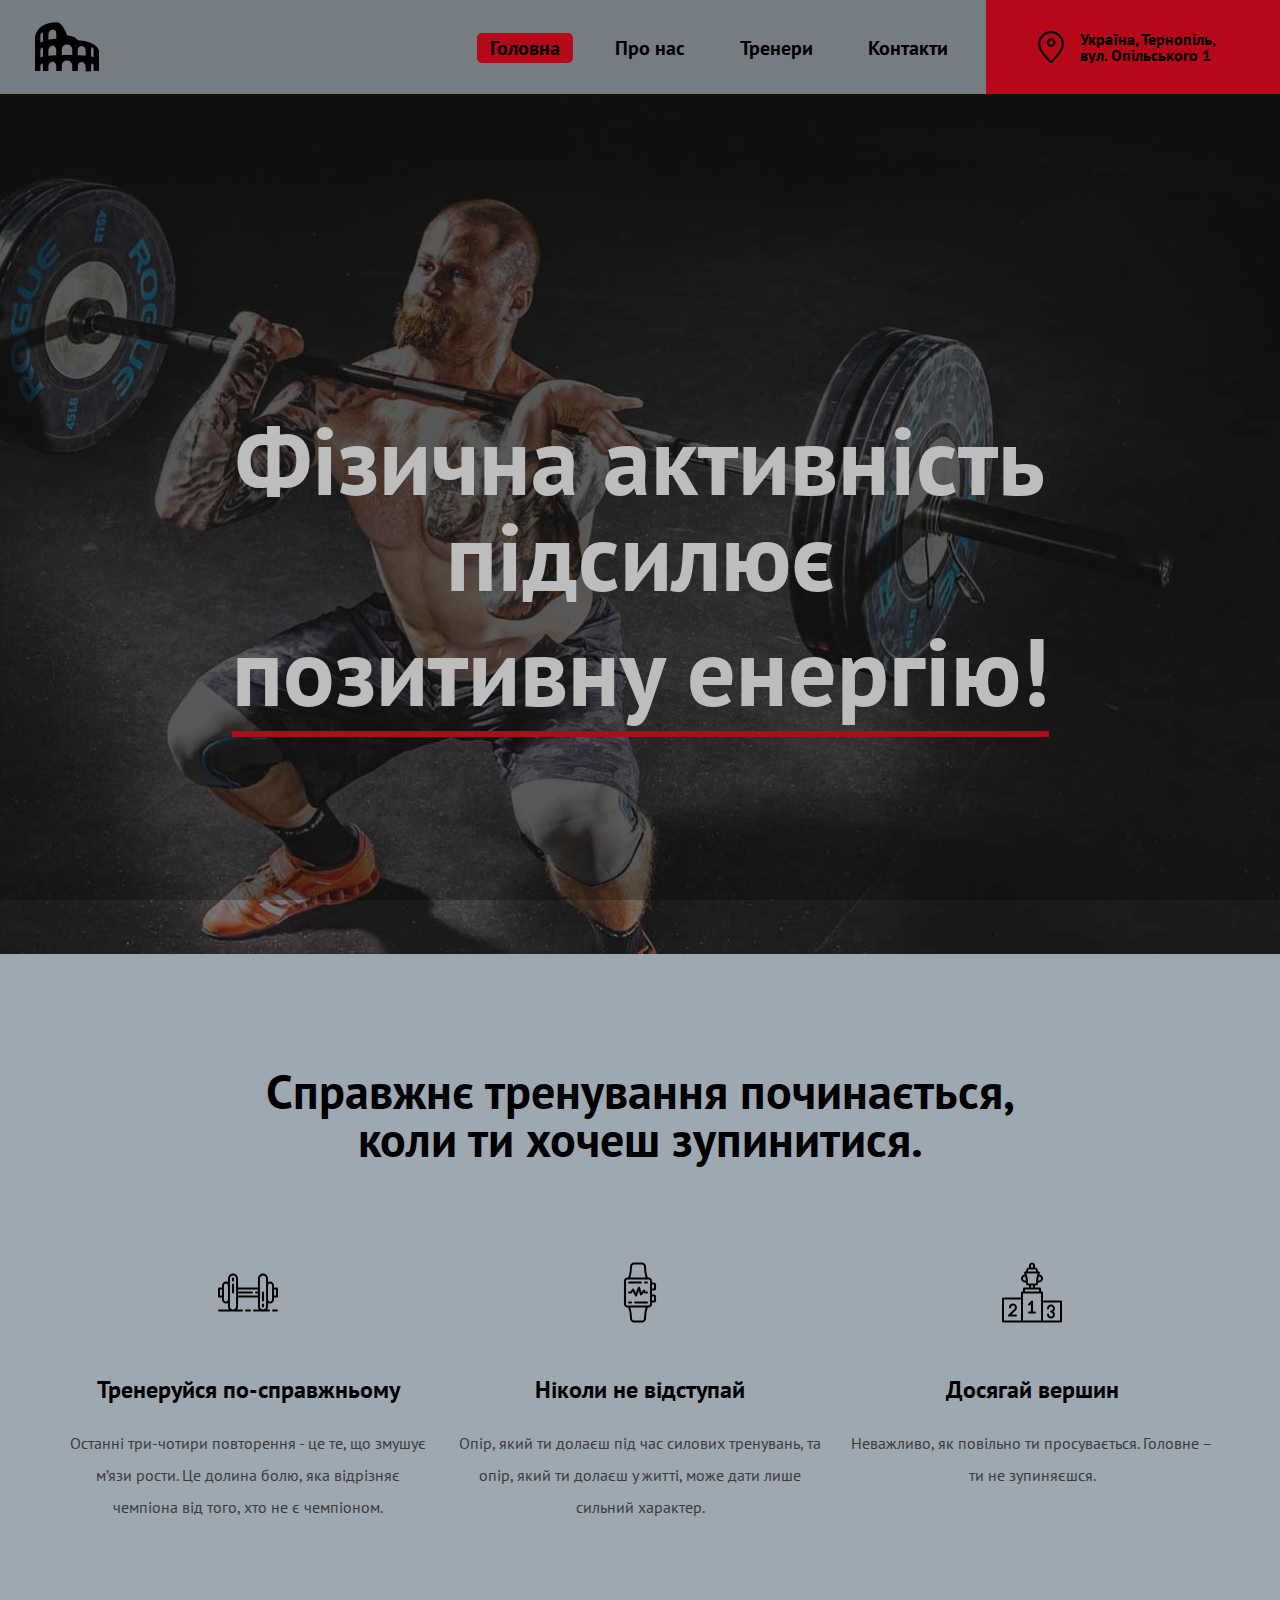
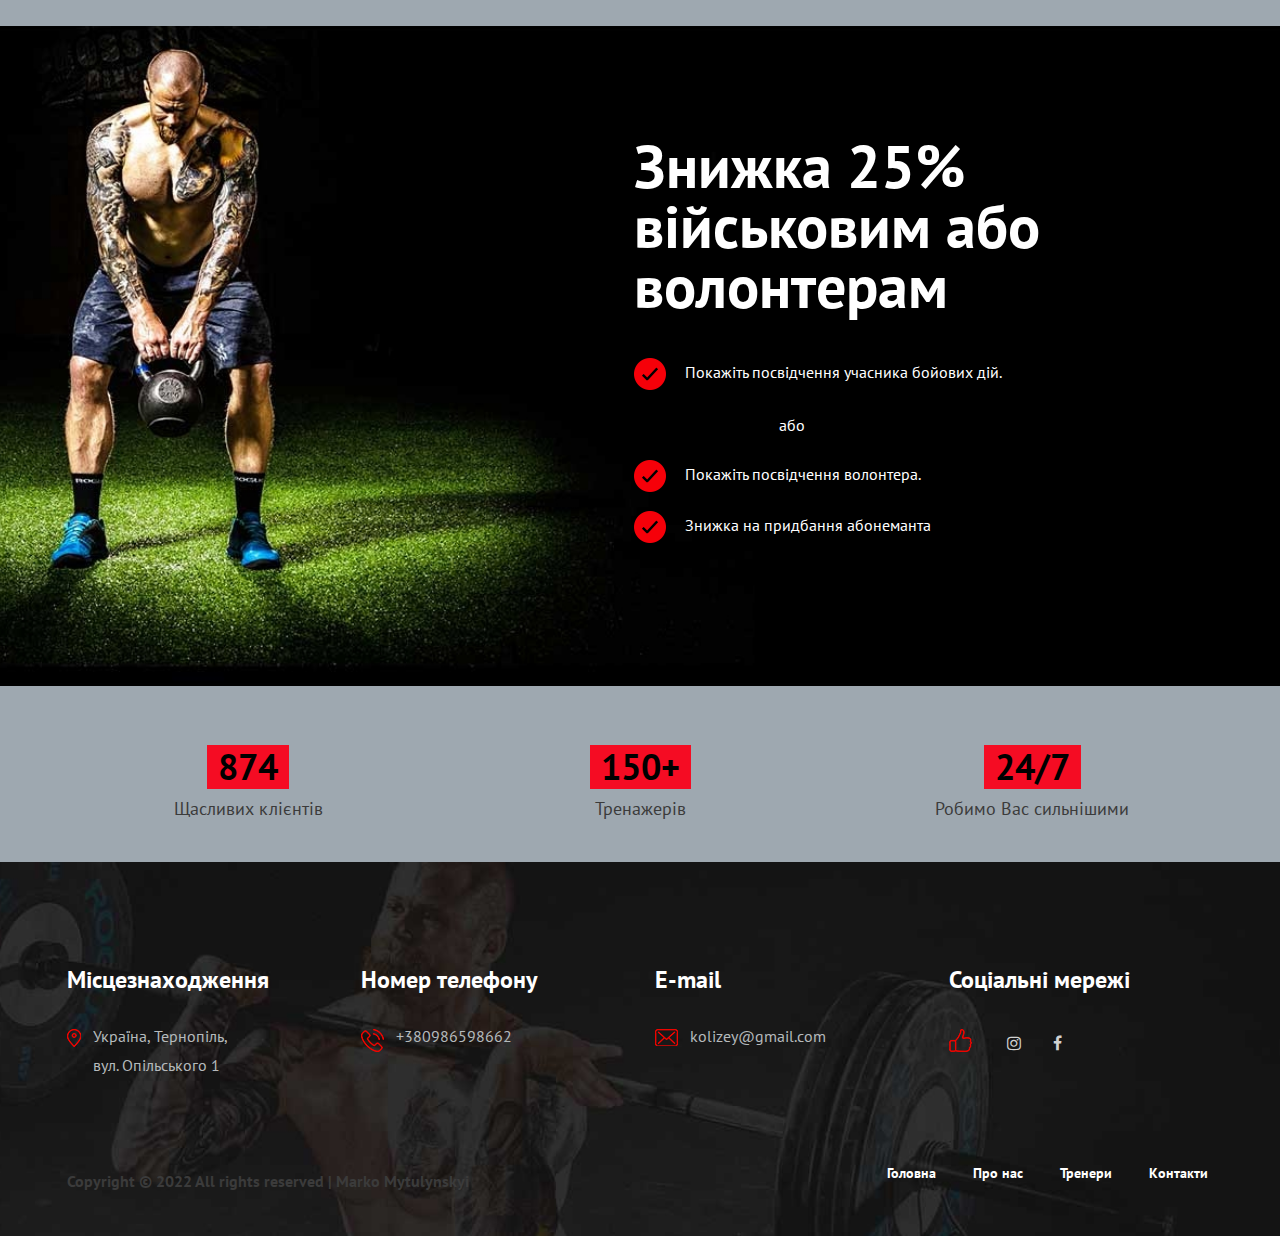
==== index.html @ 48184d16 "first commit" ====
<!DOCTYPE html>
<html lang="en">
<head>
	<title>Спортивно-оздоровчий клуб "Колізей"</title>
	<meta charset="UTF-8">
	<meta name="keywords" content="fitness, gym">
	<meta name="viewport" content="width=device-width, initial-scale=1.0">
	
	<!-- Favicon -->
	<link href="img/icons/fav.ico" rel="shortcut icon"/>

	<!-- Google font -->
	<link href="https://fonts.googleapis.com/css?family=PT+Sans:400,400i,700,700i&display=swap" rel="stylesheet">

	<!-- Stylesheets -->
	<link rel="stylesheet" href="css/bootstrap.min.css"/>
	<link rel="stylesheet" href="css/font-awesome.min.css"/>
	<link rel="stylesheet" href="css/owl.carousel.min.css"/>
	<link rel="stylesheet" href="css/flaticon.css"/>
	<link rel="stylesheet" href="css/slicknav.min.css"/>

	<!-- Main Stylesheets -->
	<link rel="stylesheet" href="css/style.css"/>

</head>
<body>
	<!-- Page Preloder -->
	<div id="preloder">
		<div class="loader"></div>
	</div>

	<!-- Header section -->
	<header class="header-section">
		<a href="home.html" class="site-logo">
			<img src="img/icons/logo.png" alt="" height="64" width="64">
		</a>
		<ul class="main-menu">
			<li><a class="active" href="index.html">Головна</a></li>
			<li><a href="about.html">Про нас</a></li>
			<li><a href="trainers.html">Тренери</a></li>
			<li><a href="contact.html">Контакти</a></li>
			<li class="header-right">
				<div class="hr-box">
					<img src="img/icons/location-icon.png" alt="">
					<h6>Україна, Тернопіль, вул. Опільського 1</h6>
				</div>
			</li>
		</ul>
	</header>
	<div class="clearfix"></div>
	<!-- Header section end -->

	<!-- Hero section -->
	<section class="hero-section set-bg" data-setbg="img/hero-bg.jpg">
		<div class="container">
			<div class="hero-text">
				<h2>Фізична активність підсилює</h2>
				<h2><span>позитивну енергію!</span></h2>
			</div>
		</div>
	</section>
	<!-- Hero section end -->

	<!-- Feature section -->
	<section class="feature-section">
		<div class="container">
			<div class="row justify-content-md-center">
				<div class="col-lg-8">
					<div class="section-title text-center">
						<h2>Справжнє тренування починається, коли ти хочеш зупинитися. </h2>
					</div>
				</div>
			</div>
			<div class="row">
				<div class="col-md-4">
					<div class="icon-box-item">
						<div class="ib-icon">
							<i class="flaticon-004-dumbbell i-scale"></i>
						</div>
						<h4>Тренеруйся по-справжньому</h4>
						<p>Останні три-чотири повторення - це те, що змушує м’язи рости. Це долина болю, яка відрізняє чемпіона від того, хто не є чемпіоном. </p>
					</div>
				</div>
				<div class="col-md-4">
					<div class="icon-box-item">
						<div class="ib-icon">
							<i class="flaticon-031-app-1 i-scale"></i>
						</div>
						<h4>Ніколи не відступай</h4>
						<p>Опір, який ти долаєш під час силових тренувань, та опір, який ти долаєш у житті, може дати лише сильний характер. </p>
					</div>
				</div>
				<div class="col-md-4">
					<div class="icon-box-item">
						<div class="ib-icon">
							<i class="flaticon-010-podium i-scale"></i>
						</div>
						<h4>Досягай вершин</h4>
						<p>Неважливо, як повільно ти просувається. Головне – ти не зупиняєшся. </p>
					</div>
				</div>
			</div>
		</div>
	</section>
	<!-- Feature section end -->

	<!-- Add section -->
	<section class="add-section set-bg" data-setbg="img/add-bg.jpg">
		<div class="container">
			<div class="row">
				<div class="col-lg-7 ml-auto">
					<div class="add-text">
						<h2>Знижка 25% військовим або волонтерам</h2>
						<ul>
							<li><img src="img/icons/check-icon.png" alt="">Покажіть посвідчення учасника бойових дій.</li>
							<li><p class="lim">або</p></li>
							<li><img src="img/icons/check-icon.png" alt="">Покажіть посвідчення волонтера.</li>
							<li><img src="img/icons/check-icon.png" alt="">Знижка на придбання абонеманта</li>
						</ul>
					</div>
				</div>
			</div>
		</div>
	</section>
	<!-- Add section end -->

	<!-- Milestones section -->
	<section class="milestones-section">
		<div class="container">
			<div class="row">
				<div class="col-lg-4 col-sm-6">
					<div class="milestone">
						<h2>874</h2>
						<p>Щасливих клієнтів</p>
					</div>
				</div>
				<div class="col-lg-4 col-sm-6">
					<div class="milestone">
						<h2>150+</h2>
						<p>Тренажерів</p>
					</div>
				</div>
				<div class="col-lg-4 col-sm-6">
					<div class="milestone">
						<h2>24/7</h2>
						<p>Робимо Вас сильнішими</p>
					</div>
				</div>
			</div>
		</div>
	</section>
	<!-- Milestones section end -->

	<!-- Footer section -->
	<footer class="footer-section set-bg" data-setbg="img/footer-bg.jpg">
		<div class="container">
			<div class="row">
				<div class="col-lg-3 col-sm-6">
					<div class="footer-widget">
						<h4>Місцезнаходження</h4>
						<div class="fw-info-box">
							<img src="img/icons/1.png" alt="">
							<div class="fw-info-text">
								<p>Україна, Тернопіль, вул. Опільського 1</p>
							</div>
						</div>
					</div>
				</div>
				<div class="col-lg-3 col-sm-6">
					<div class="footer-widget">
						<h4>Номер телефону</h4>
						<div class="fw-info-box">
							<img src="img/icons/2.png" alt="">
							<div class="fw-info-text">
								<p>+380986598662</p>
							</div>
						</div>
					</div>
				</div>
				<div class="col-lg-3 col-sm-6">
					<div class="footer-widget">
						<h4>E-mail</h4>
						<div class="fw-info-box">
							<img src="img/icons/3.png" alt="">
							<div class="fw-info-text">
								<p>kolizey@gmail.com</p>
							</div>
						</div>
					</div>
				</div>
				<div class="col-lg-3 col-sm-6">
					<div class="footer-widget">
						<h4>Соціальні мережі</h4>
						<div class="fw-info-box">
							<img src="img/icons/4.png" alt="">
							<div class="social-links">
								<a href="https://www.instagram.com/kolizey_ternopil/"><i class="fa fa-instagram"></i></a>
								<a href="https://www.facebook.com/Спортивно-оздоровчий-клуб-Колізей-106981104145770/"><i class="fa fa-facebook"></i></a>
							</div>
						</div>
					</div>
				</div>
			</div>
			<div class="row">
				<div class="col-md-6 order-2 order-md-1">
					<div class="copyright"><p>Copyright &copy; 2022 All rights reserved | Marko Mytulynskyi</p></div>
				</div>
				<div class="col-md-6 order-1 order-md-2">
					<ul class="footer-menu">
						<li><a href="index.html">Головна</a></li>
						<li><a href="about.html">Про нас</a></li>
						<li><a href="trainers.html">Тренери</a></li>
						<li><a href="contact.html">Контакти</a></li>
					</ul>
				</div>
			</div>
		</div>
	</footer>
	<!-- Footer section end -->
									
	<!--====== Javascripts & Jquery ======-->
	<script src="js/jquery-3.2.1.min.js"></script>
	<script src="js/bootstrap.min.js"></script>
	<script src="js/jquery.slicknav.js"></script>
	<script src="js/owl.carousel.min.js"></script>
	<script src="js/circle-progress.min.js"></script>
	<script src="js/main.js"></script>

	</body>
</html>
---- css/flaticon.css ----
/*
  	Flaticon icon font: Flaticon
  	Creation date: 15/05/2018 08:27
  	*/

@font-face {
  font-family: "Flaticon";
  src: url("../icon-fonts/Flaticon.eot");
  src: url("../icon-fonts/Flaticon.eot?#iefix") format("embedded-opentype"),
       url("../icon-fonts/Flaticon.woff") format("woff"),
       url("../icon-fonts/Flaticon.ttf") format("truetype"),
       url("../icon-fonts/Flaticon.svg#Flaticon") format("svg");
  font-weight: normal;
  font-style: normal;
}

@media screen and (-webkit-min-device-pixel-ratio:0) {
  @font-face {
    font-family: "Flaticon";
    src: url("../icon-fonts/Flaticon.svg#Flaticon") format("svg");
  }
}

[class^="flaticon-"]:before, [class*=" flaticon-"]:before,
[class^="flaticon-"]:after, [class*=" flaticon-"]:after {   
  font-family: Flaticon;
  font-style: normal;
}

.flaticon-001-trophy-1:before { content: "\f100"; }
.flaticon-002-bowling:before { content: "\f101"; }
.flaticon-003-tshirt:before { content: "\f102"; }
.flaticon-004-dumbbell:before { content: "\f103"; }
.flaticon-005-pedal:before { content: "\f104"; }
.flaticon-006-basketball-ball:before { content: "\f105"; }
.flaticon-007-badminton:before { content: "\f106"; }
.flaticon-008-tactics-2:before { content: "\f107"; }
.flaticon-009-medal:before { content: "\f108"; }
.flaticon-010-podium:before { content: "\f109"; }
.flaticon-011-trophy:before { content: "\f10a"; }
.flaticon-012-soccer-1:before { content: "\f10b"; }
.flaticon-013-tactics-1:before { content: "\f10c"; }
.flaticon-014-tactics:before { content: "\f10d"; }
.flaticon-015-gym-bag:before { content: "\f10e"; }
.flaticon-016-diploma:before { content: "\f10f"; }
.flaticon-017-weightlifting-1:before { content: "\f110"; }
.flaticon-018-weight-1:before { content: "\f111"; }
.flaticon-019-heart:before { content: "\f112"; }
.flaticon-020-rugby-pitch:before { content: "\f113"; }
.flaticon-021-soccer-field:before { content: "\f114"; }
.flaticon-022-basketball-1:before { content: "\f115"; }
.flaticon-023-ice-hockey:before { content: "\f116"; }
.flaticon-024-water:before { content: "\f117"; }
.flaticon-025-american-football:before { content: "\f118"; }
.flaticon-026-curling:before { content: "\f119"; }
.flaticon-027-puck:before { content: "\f11a"; }
.flaticon-028-saddle:before { content: "\f11b"; }
.flaticon-029-golf:before { content: "\f11c"; }
.flaticon-030-pool-1:before { content: "\f11d"; }
.flaticon-031-app-1:before { content: "\f11e"; }
.flaticon-032-app:before { content: "\f11f"; }
.flaticon-033-pump:before { content: "\f120"; }
.flaticon-034-ipod:before { content: "\f121"; }
.flaticon-035-backpack-2:before { content: "\f122"; }
.flaticon-036-backpack-1:before { content: "\f123"; }
.flaticon-037-backpack:before { content: "\f124"; }
.flaticon-038-vitamins:before { content: "\f125"; }
.flaticon-039-punching-ball:before { content: "\f126"; }
.flaticon-040-weight:before { content: "\f127"; }
.flaticon-041-tennis-ball:before { content: "\f128"; }
.flaticon-042-soccer:before { content: "\f129"; }
.flaticon-043-muscles:before { content: "\f12a"; }
.flaticon-044-fitness-1:before { content: "\f12b"; }
.flaticon-045-fitness:before { content: "\f12c"; }
.flaticon-046-stopwatch-1:before { content: "\f12d"; }
.flaticon-047-stopwatch:before { content: "\f12e"; }
.flaticon-048-pool:before { content: "\f12f"; }
.flaticon-049-basketball:before { content: "\f130"; }
.flaticon-050-weightlifting:before { content: "\f131"; }
---- css/style.css ----
html,
body {
	height: 100%;
	font-family: "PT Sans", sans-serif;
	-webkit-font-smoothing: antialiased;
	font-smoothing: antialiased;
	background-color: #9EA8B0;
}

h1,
h2,
h3,
h4,
h5,
h6 {
	margin: 0;
	color: #000000;
	font-weight: 700;
	line-height: 1;
}

h1 {
	font-size: 70px;
}

h2 {
	font-size: 36px;
}

h3 {
	font-size: 30px;
}

h4 {
	font-size: 24px;
}

h5 {
	font-size: 18px;
}

h6 {
	font-size: 16px;
}

p {
	font-size: 16px;
	color: #3B3B3B;
	line-height: 2;
}

img {
	max-width: 100%;
}

input:focus,
select:focus,
button:focus,
textarea:focus {
	outline: none;
}

a:hover,
a:focus {
	text-decoration: none;
	outline: none;
}

ul,
ol {
	padding: 0;
	margin: 0;
}

/*---------------------
Helper CSS
 -----------------------*/

.section-title {
	margin-bottom: 60px;
}

.section-title h2 {
	font-size: 48px;
	line-height: 1;
	margin-bottom: 30px;
}

.section-title h4 {
	font-size: 20px;
	line-height: 1;
	color: #3B3B3B;
}

.section-title h2 span {
	background: #fcff18;
	display: inline-block;
	padding: 0 4px;
}

.section-title p {
	padding-top: 25px;
}

.section-title.text-white span {
	color: #353535;
}

.set-bg {
	background-repeat: no-repeat;
	background-size: cover;
	background-position: top center;
}

.text-white h1,
.text-white h2,
.text-white h3,
.text-white h4,
.text-white h5,
.text-white h6,
.text-white p,
.text-white span,
.text-white li,
.text-white a {
	color: #fff;
}

/*---------------------
Commom elements
 -----------------------*/

/* buttons */

.site-btn {
	display: inline-block;
	border: none;
	font-size: 18px;
	font-weight: 700;
	min-width: 228px;
	padding: 20px 40px;
	background: #F50C23;
	color: #000;
	line-height: normal;
	cursor: pointer;
	text-align: center;
}

.site-btn:hover {
	color: #F50C23;
	background: #000;
}

.site-btn.sb-dark {
	background: #242424;
	color: #fcff18;
}

.site-btn.sb-dark:hover {
	color: #fcff18;
}

.site-btn.sb-line {
	background: transparent;
	border: 2px solid #242424;
	padding: 18px 40px;
	color: #242424;
}

.site-btn.sb-line:hover {
	color: #242424;
}

.img-scale:hover {
	transform: scale(1.2);
	transition: 1s all;
}

/* Preloder */

#preloder {
	position: fixed;
	width: 100%;
	height: 100%;
	top: 0;
	left: 0;
	z-index: 999999;
	background: #000;
}

.loader {
	width: 40px;
	height: 40px;
	position: absolute;
	top: 50%;
	left: 50%;
	margin-top: -13px;
	margin-left: -13px;
	border-radius: 60px;
	animation: loader 0.8s linear infinite;
	-webkit-animation: loader 0.8s linear infinite;
}

@keyframes loader {
	0% {
		-webkit-transform: rotate(0deg);
		transform: rotate(0deg);
		border: 4px solid #f44336;
		border-left-color: transparent;
	}
	50% {
		-webkit-transform: rotate(180deg);
		transform: rotate(180deg);
		border: 4px solid #673ab7;
		border-left-color: transparent;
	}
	100% {
		-webkit-transform: rotate(360deg);
		transform: rotate(360deg);
		border: 4px solid #f44336;
		border-left-color: transparent;
	}
}

@-webkit-keyframes loader {
	0% {
		-webkit-transform: rotate(0deg);
		border: 4px solid #f44336;
		border-left-color: transparent;
	}
	50% {
		-webkit-transform: rotate(180deg);
		border: 4px solid #673ab7;
		border-left-color: transparent;
	}
	100% {
		-webkit-transform: rotate(360deg);
		border: 4px solid #f44336;
		border-left-color: transparent;
	}
}

/* Circle progress */

.circle-progress {
	text-align: center;
	display: block;
	position: relative;
	margin-bottom: 30px;
}

.circle-progress canvas {
	-webkit-transform: rotate(90deg);
	transform: rotate(90deg);
}

.circle-progress .progress-info {
	position: absolute;
	width: 100%;
	top: 50%;
	margin-top: -32px;
}

.circle-progress .progress-info h2 {
	font-size: 36px;
	margin-bottom: 9px;
}

.circle-progress .progress-info p {
	font-size: 18px;
	margin-bottom: 0;
	line-height: normal;
}

/* Icon Box*/

.icon-box-item {
	text-align: center;
	margin-bottom: 40px;
}

.icon-box-item .ib-icon {
	width: 288px;
	height: 140px;
	border-radius: 50%;
	color: #000000;
	font-size: 60px;
	display: -webkit-box;
	display: -ms-flexbox;
	display: flex;
	-webkit-box-align: center;
	-ms-flex-align: center;
	align-items: center;
	-webkit-box-pack: center;
	-ms-flex-pack: center;
	justify-content: center;
	margin: 0 auto 15px;
	-webkit-transition: 0.4s;
	transition: 0.4s;
}

.i-scale:hover {
	transform: scale(1.5);
	transition: 1s all;
}

.icon-box-item h4 {
	margin-bottom: 25px;
}

.icon-box-item p {
	margin-bottom: 0;
}

/*------------------
Header section
 ---------------------*/

.site-logo {
	display: inline-block;
	padding: 15px 35px;
}

.main-menu {
	list-style: none;
	float: right;
}

.main-menu li {
	display: inline-block;
	padding-top: 33px;
}

.main-menu li a {
	font-size: 20px;
	font-weight: 700;
	color: #000000;
	margin-right: 25px;
	padding: 2px 13px;
	-webkit-transition: all 0.3s;
	transition: all 0.3s;
}

.main-menu li a.active,
.main-menu li a:hover {
	background: #F50C23;
	border-radius: 5px;
}

.header-right {
	float: right;
	padding-top: 0 !important;
}

.header-right .hr-box {
	width: 294px;
	padding: 31px 52px;
	background: #F50C23;
}

.header-right .hr-box img {
	float: left;
	margin-right: 16px;
}

.header-right .hr-box h6 {
	overflow: hidden;
}

.slicknav_menu {
	display: none;
}

/* ----------------
Hero section
 ---------------------*/

.hero-section {
	height: 860px;
	display: -webkit-box;
	display: -ms-flexbox;
	display: flex;
	-webkit-box-align: center;
	-ms-flex-align: center;
	align-items: center;
	-webkit-box-pack: center;
	-ms-flex-pack: center;
	justify-content: center;
	text-align: center;
}

.hero-text {
	padding-top: 100px;
}

.hero-text p {
	font-size: 96px;
	color: #fff;
	line-height: 1;
	display: inline-block;
	position: relative;
	font-weight: bold;
}


.hero-text h2 {
	font-size: 96px;
	color: #fff;
	line-height: 1;
	display: inline-block;
	position: relative;
	padding-bottom: 19px;
}

.hero-text h2 span:after {
	position: absolute;
	content: "";
	width: 100%;
	height: 6px;
	bottom: 0;
	left: 0;
	background: #F50C23;
}

/* ----------------
Feature section
 ---------------------*/

.feature-section {
	padding-top: 113px;
	padding-bottom: 63px;
}

/* ----------------
Add section
 ---------------------*/

.add-section {
	padding: 110px 0 103px;
}

.add-text {
	padding-left: 77px;
}

.add-text h2 {
	font-size: 60px;
	margin-bottom: 42px;
	color: #fff;
	margin-right: 116px;
}

.add-text h2 span {
	color: #fcff18;
}

.add-text ul {
	list-style: none;
	margin-bottom: 40px;
}

.add-text ul li {
	margin-bottom: 19px;
	color: #fff;
}

.add-text ul li img {
	margin-right: 19px;
}

/* ----------------
Milestones section
 ---------------------*/

.milestones-section {
	background: #9EA8B0;
	padding: 59px 0 5px;
}

.milestone {
	text-align: center;
	margin-bottom: 30px;
}

.milestone h2 {
	display: inline-block;
	background: #F50C23;
	padding: 4px 11px;
	margin-bottom: 2px;
}

.milestone p {
	margin-bottom: 0;
	font-size: 18px;
}

/* ----------------
Footer section
 ---------------------*/

.footer-section {
	padding-top: 106px;
	padding-bottom: 23px;
}

.footer-widget {
	margin-bottom: 50px;
}

.footer-widget h4 {
	color: #fff;
	margin-bottom: 30px;
}

.footer-widget .fw-info-box img {
	float: left;
	margin-right: 12px;
	padding-top: 7px;
}

.footer-widget .fw-info-box p {
	color: #b5babc;
	line-height: 1.8;
	margin-bottom: 0;
}

.footer-widget .fw-info-box .fw-info-text {
	max-width: 145px;
	overflow: hidden;
}

.footer-widget .social-links a {
	display: inline-block;
	padding: 9px 5px;
	color: #d1d1d1;
	margin-left: 18px;
}

.copyright {
	font-size: 13px;
	font-weight: 700;
	color: #fff;
	padding-top: 35px;
}

.copyright a {
	color: #fff;
}

.copyright a:hover {
	color: #fcff18;
}

.footer-menu {
	list-style: none;
	text-align: right;
	padding-top: 30px;
}

.footer-menu li {
	display: inline-block;
}

.footer-menu li a {
	color: #fff;
	font-size: 14px;
	font-weight: 700;
	padding: 5px;
	margin-left: 23px;
}

/* --------------
==================
Other Pages
==================
-----------------*/

.page-top-section {
	height: 272px;
	text-align: center;
	padding-top: 95px;
}

.page-top-section h2 {
	display: inline-block;
	position: relative;
	font-size: 72px;
	color: #fff;
	padding-bottom: 17px;
}

.page-top-section h2:after {
	position: absolute;
	content: "";
	width: 100%;
	height: 6px;
	bottom: 0;
	left: 0;
	background: #F50C23;
}

/* ----------------
About Page
 ---------------------*/

.about-section {
	padding: 121px 0 118px;
}

.about-text {
	padding-right: 13px;
	margin-bottom: 50px;
}

.about-img {
	position: relative;
}

.about-img img {
	position: absolute;
	left: 60px;
	top: -58px;
}

.achievement-section {
	padding: 150px 0 86px;
}

.achievement-section .circle-progress .progress-info h2 {
	color: #F50C23;
}

.achievement-section .circle-progress .progress-info p {
	color: #fff;
}

.service-section {
	padding: 122px 0 55px;
}

.service-section .icon-box-item {
	margin-bottom: 50px;
}

.certified-section .section-title p {
	padding-top: 50px;
}

/* ----------------
Trainers Page
 ---------------------*/

 .trainers-section {
	padding: 121px 0 75px;
}

.trainers-section .section-title {
	margin-bottom: 78px;
}

.trainer-item {
	text-align: center;
	padding: 0 5px;
	margin-bottom: 30px;
}

.trainer-item .trainer-pic img {
	max-width: 100%;
	width: 200px;
	height: 200px;
	border-radius: 50%;
	margin: 0 auto 30px;
	overflow: hidden;
}

.trainer-item h4 {
	margin-bottom: 20px;
}

.trainer-item p {
	margin-bottom: 0;
}

.trainer-item .fa {
	color: #000;
	margin-right: 10px;
	font-size: 25px;
}

.pricing-section {
	padding: 121px 0 91px;
}

.pricing-section .section-title {
	margin-bottom: 74px;
}

.pricing-box {
	position: relative;
	border: 2px solid #ffffff;
	text-align: center;
	padding: 62px 40px 31px;
	height: 250px;
	margin-bottom: 30px;
	-webkit-transition: all 0.4s;
	transition: all 0.4s;
}

.pricing-box h2 {
	font-size: 48px;
	color: #fff;
	margin-bottom: 3px;
	-webkit-transition: all 0.4s;
	transition: all 0.4s;
}

.pricing-box p {
	font-size: 18px;
	color: #d6d6d6;
	-webkit-transition: all 0.4s;
	transition: all 0.4s;
}

.pricing-box .site-btn {
	min-width: 184px;
	position: absolute;
	bottom: 31px;
	left: 50%;
	margin-left: -92px;
	-webkit-transition: all 0.4s;
	transition: all 0.4s;
}

.pricing-box:hover {
	border-color: #F50C23;
}

.pricing-box:hover h2,
.pricing-box:hover p,
.pricing-box:hover ul li {
	color: #F50C23;
}

/* ----------------
Contact page
 ---------------------*/

.contact-title {
	margin-bottom: 76px;
}

.contact-info-warp {
	margin-bottom: 30px;
}

.contact-info-warp h4 {
	margin-bottom: 30px;
}

.contact-info-warp .contact-info img {
	float: left;
	margin-right: 12px;
	padding-top: 7px;
}

.contact-info-warp .contact-info p {
	line-height: 1.8;
	margin-bottom: 0;
}

.contact-info-warp .contact-info .cf-text {
	max-width: 185px;
	overflow: hidden;
}

.contact-form {
	margin-bottom: 84px;
}

.contact-form input[type=text],
.contact-form textarea {
	width: 100%;
	height: 60px;
	padding: 10px 29px;
	border: none;
	background: #edf3f5;
	margin-bottom: 19px;
	font-style: italic;
	font-size: 16px;
	color: #242424;
}

.contact-form textarea {
	resize: none;
	height: 164px;
	padding: 24px 29px 10px;
	margin-bottom: 30px;
}

.map {
	position: relative;
	height: 560px;
	background: #ddd;
}

.map iframe {
	position: absolute;
	width: 100%;
	height: 100%;
	left: 0;
	top: 0;
}

/* ----------------
Facebook Page
 ---------------------*/

 .facebook-section {
	padding: 78px 0 0px;
}

.facebook-section .section-title {
	margin-bottom: 78px;
}

/* ----------------
Responsive
 ---------------------*/

@media (min-width: 1200px) {
	.container {
		max-width: 1176px;
	}
}

/* Medium screen : 992px. */

@media only screen and (min-width: 992px) and (max-width: 1199px) {
	.main-menu li a {
		margin-right: 10px;
	}
	.header-right .hr-box {
		width: 240px;
		padding: 31px 20px;
	}
	.hero-text h2 {
		font-size: 80px;
	}
	.add-text {
		padding-left: 0;
	}
	.section-title h2 {
		font-size: 43px;
	}

	.footer-widget .social-links a {
		margin-left: 15px;
	}
	.add-text h2 {
		margin-right: 100px;
	}
}

/* Tablet :768px. */

@media only screen and (min-width: 768px) and (max-width: 991px) {
	.site-logo {
		max-width: 165px;
		padding: 15px 15px;
	}
	.main-menu li a {
		margin-right: 5px;
		font-size: 18px;
		padding: 5px;
	}
	.header-right .hr-box {
		width: 205px;
		padding: 31px 10px;
	}
	.hero-text h2 {
		font-size: 60px;
	}

	.footer-menu li a {
		margin-left: 10px;
	}
	.about-img {
		text-align: center;
		margin-bottom: 40px;
	}
	.about-img img {
		position: relative;
		left: 0;
		top: 0;
	}

	.sidebar {
		padding-top: 50px;
	}
}

/* Large Mobile :480px. */

@media only screen and (max-width: 767px) {
	.site-logo {
		padding-left: 15px;
	}
	.main-menu {
		display: none;
	}
	.slicknav_menu {
		display: block;
	}
	.slicknav_menu {
		display: block;
		background: transparent;
		padding: 0;
		margin-top: -43px;
	}
	.slicknav_nav {
		background: #353535;
	}
	.slicknav_nav ul {
		margin: 0;
	}
	.slicknav_nav .slicknav_row,
	.slicknav_nav a {
		padding: 10px 20px;
		margin: 0;
	}
	.slicknav_nav .slicknav_row.active,
	.slicknav_nav a.active {
		color: #F50C23;
	}
	.slicknav_nav a:hover {
		border-radius: 0;
	}
	.slicknav_nav .slicknav_row:hover {
		border-radius: 0;
	}
	.slicknav_btn {
		margin: 0 0 10px 0;
		position: relative;
		top: -23px;
		right: 15px;
		background: #353535;
	}
	.header-right {
		float: none;
		background: #F50C23;
		text-align: center;
	}
	.header-right .hr-box {
		padding: 20px 52px;
		margin: 0 auto;
		max-width: 294px;
		text-align: left;
	}
	.hero-section {
		height: auto;
	}
	.hero-text {
		padding-top: 200px;
		padding-bottom: 180px;
	}
	.hero-text h2 {
		font-size: 60px;
	}
	.add-text {
		padding-left: 0;
	}
	.add-text h2 {
		font-size: 55px;
	}

	.footer-menu {
		text-align: center;
	}
	.footer-menu li a {
		margin-left: 5px;
	}
	.footer-menu li:first-child a {
		margin-left: 0;
	}
	.copyright {
		text-align: center;
		padding-top: 30px;
		padding-bottom: 15px;
	}
	.about-img {
		text-align: center;
		margin-bottom: 40px;
	}
	.about-img img {
		position: relative;
		left: 0;
		top: 0;
	}
	.certified-section {
		background-position: right center;
	}
	.certified-form .site-btn {
		float: none;
	}
	.certified-form label.attach {
		margin-right: 15px;
		margin-bottom: 10px;
	}
	.sidebar {
		padding-top: 50px;
	}
}

/* Small Mobile :320px. */

@media only screen and (max-width: 479px) {
	.section-title h2 {
		font-size: 36px;
	}
	.hero-text h2,
	.page-top-section h2 {
		font-size: 48px;
	}
	.add-text h2 {
		font-size: 36px;
		margin-right: 0;
	}
}

.lim {
	margin-left: 25%;
	color: #ffffff;
}

.fa-location-dot {
	color: #000000;
	font-size: 35px;
}
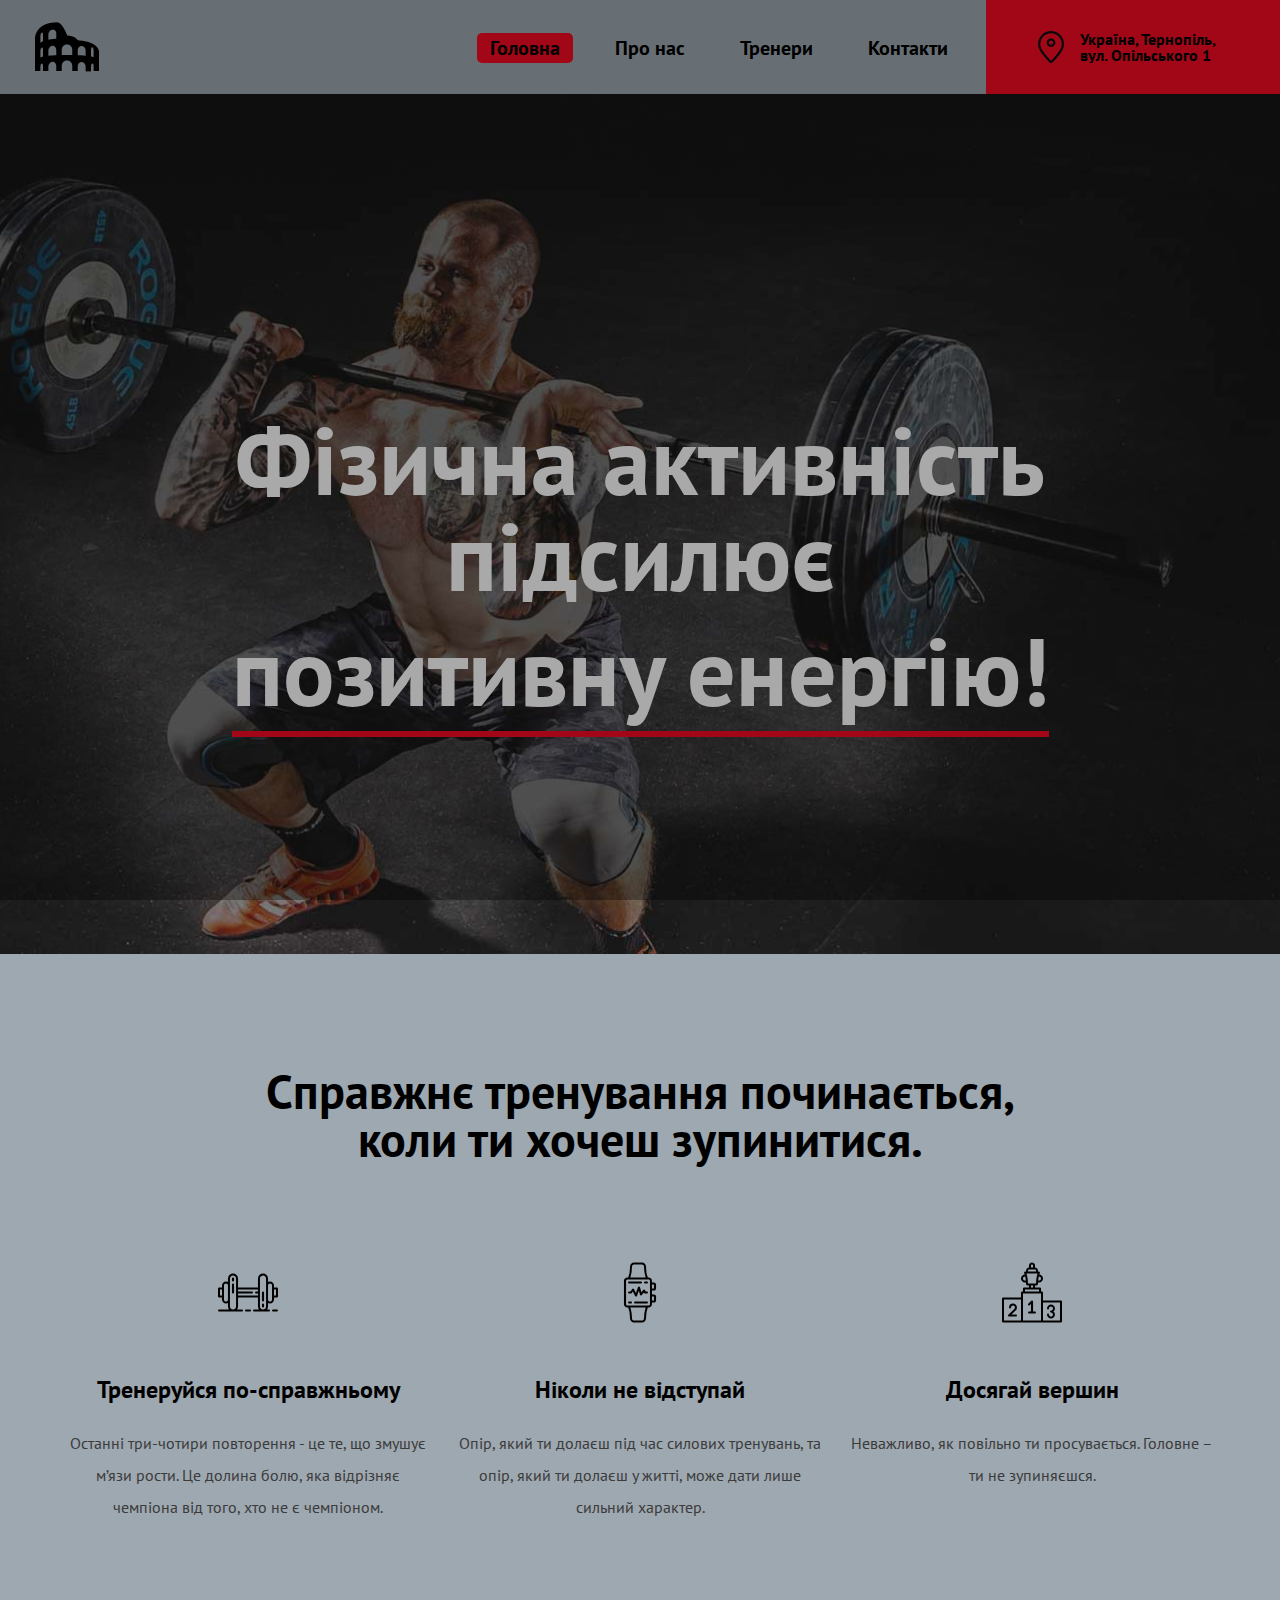
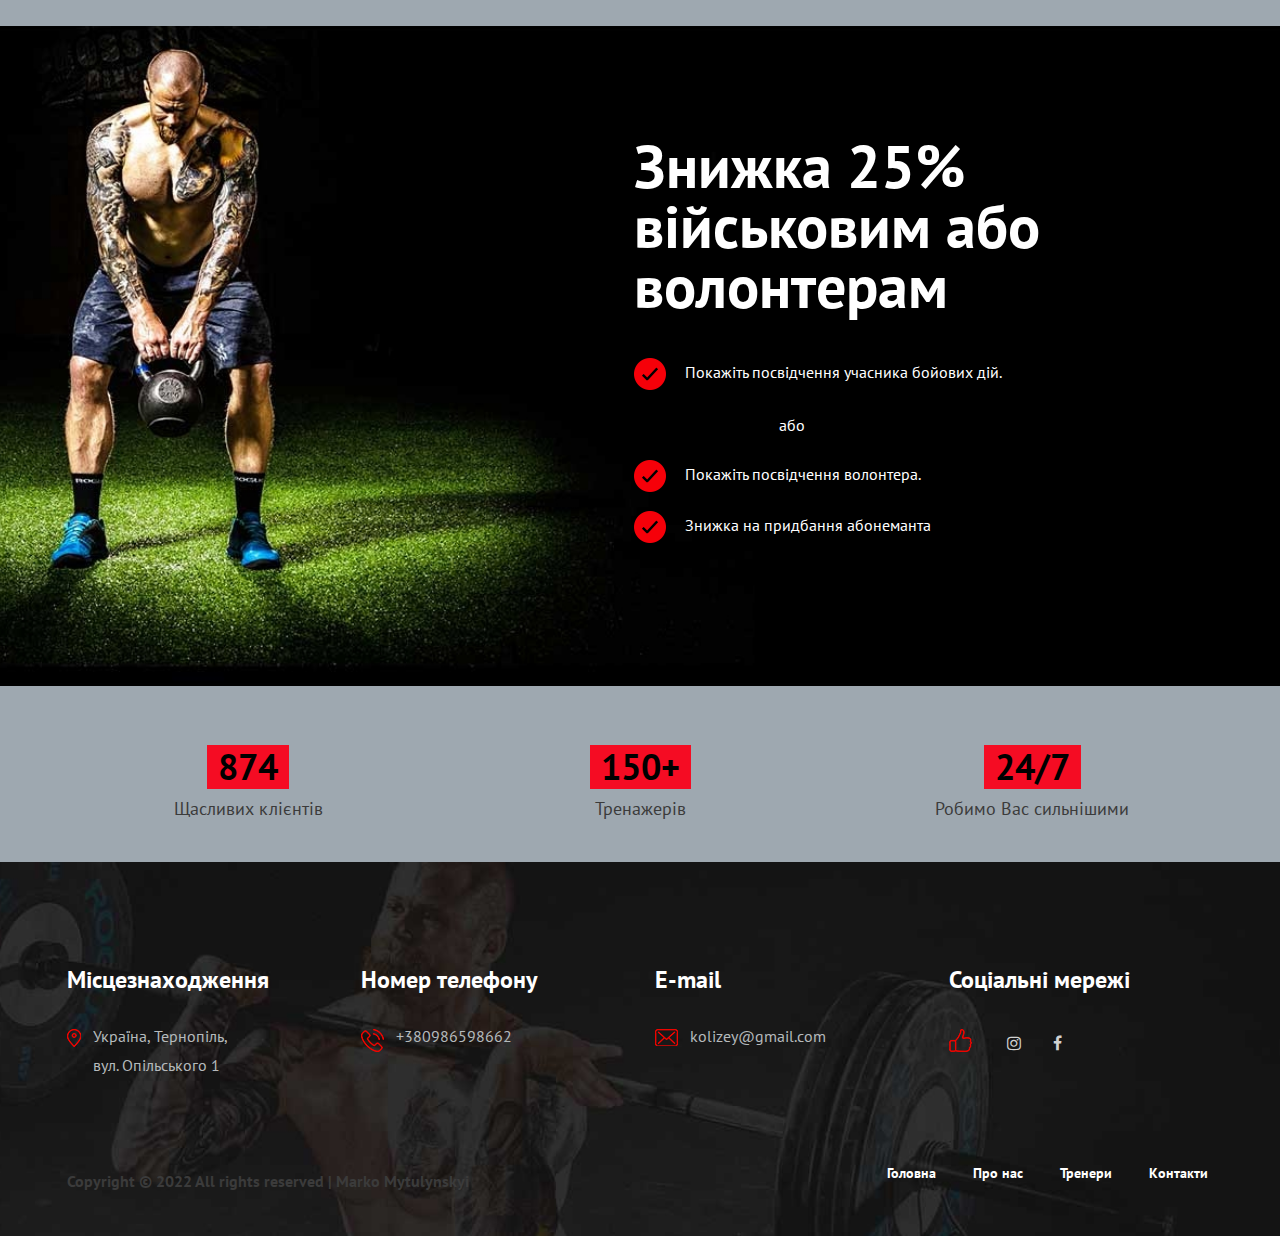
==== commit 184389cc: "SECOND COMMIT" ====
--- a/index.html
+++ b/index.html
@@ -32,7 +32,7 @@
 	<!-- Header section -->
 	<header class="header-section">
 		<a href="home.html" class="site-logo">
-			<img src="img/icons/logo.png" alt="" height="64" width="64">
+			<img src="img/icons/logo.png" alt="kartinka" height="64" width="64">
 		</a>
 		<ul class="main-menu">
 			<li><a class="active" href="index.html">Головна</a></li>
